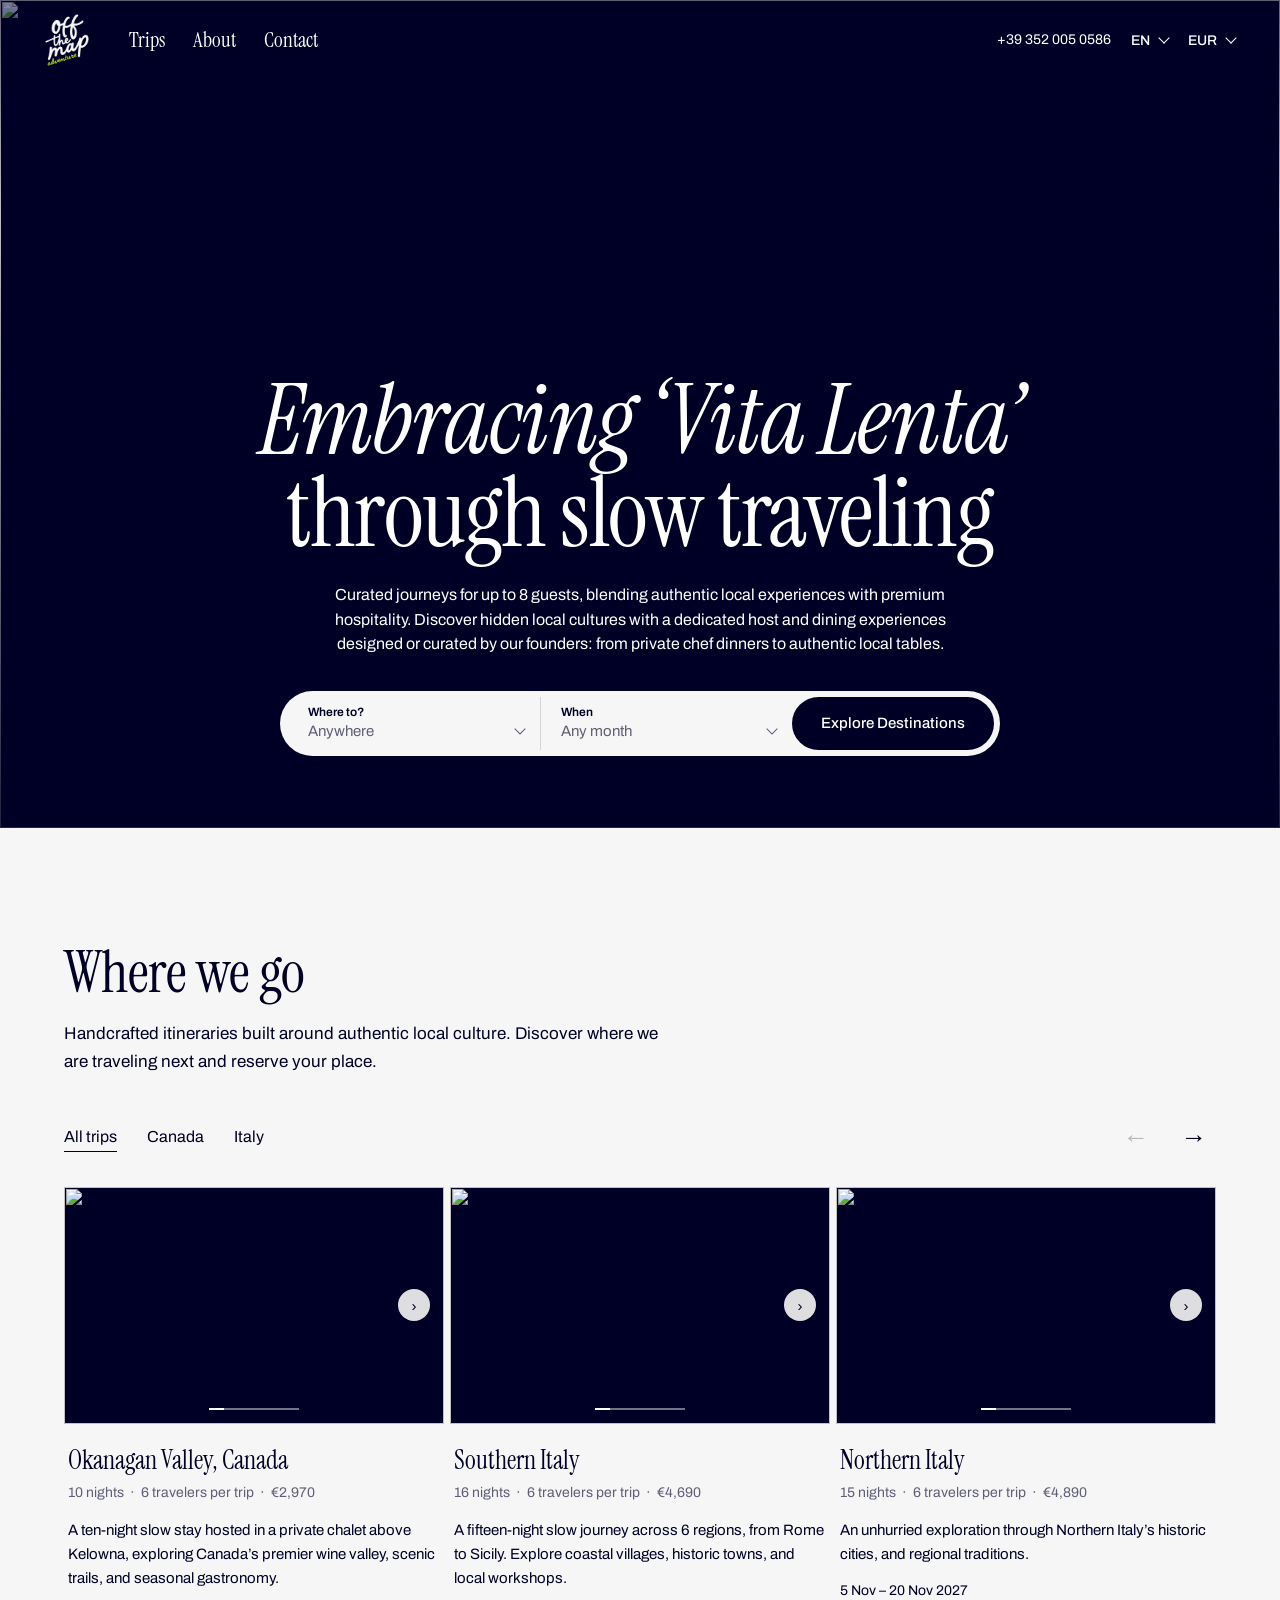
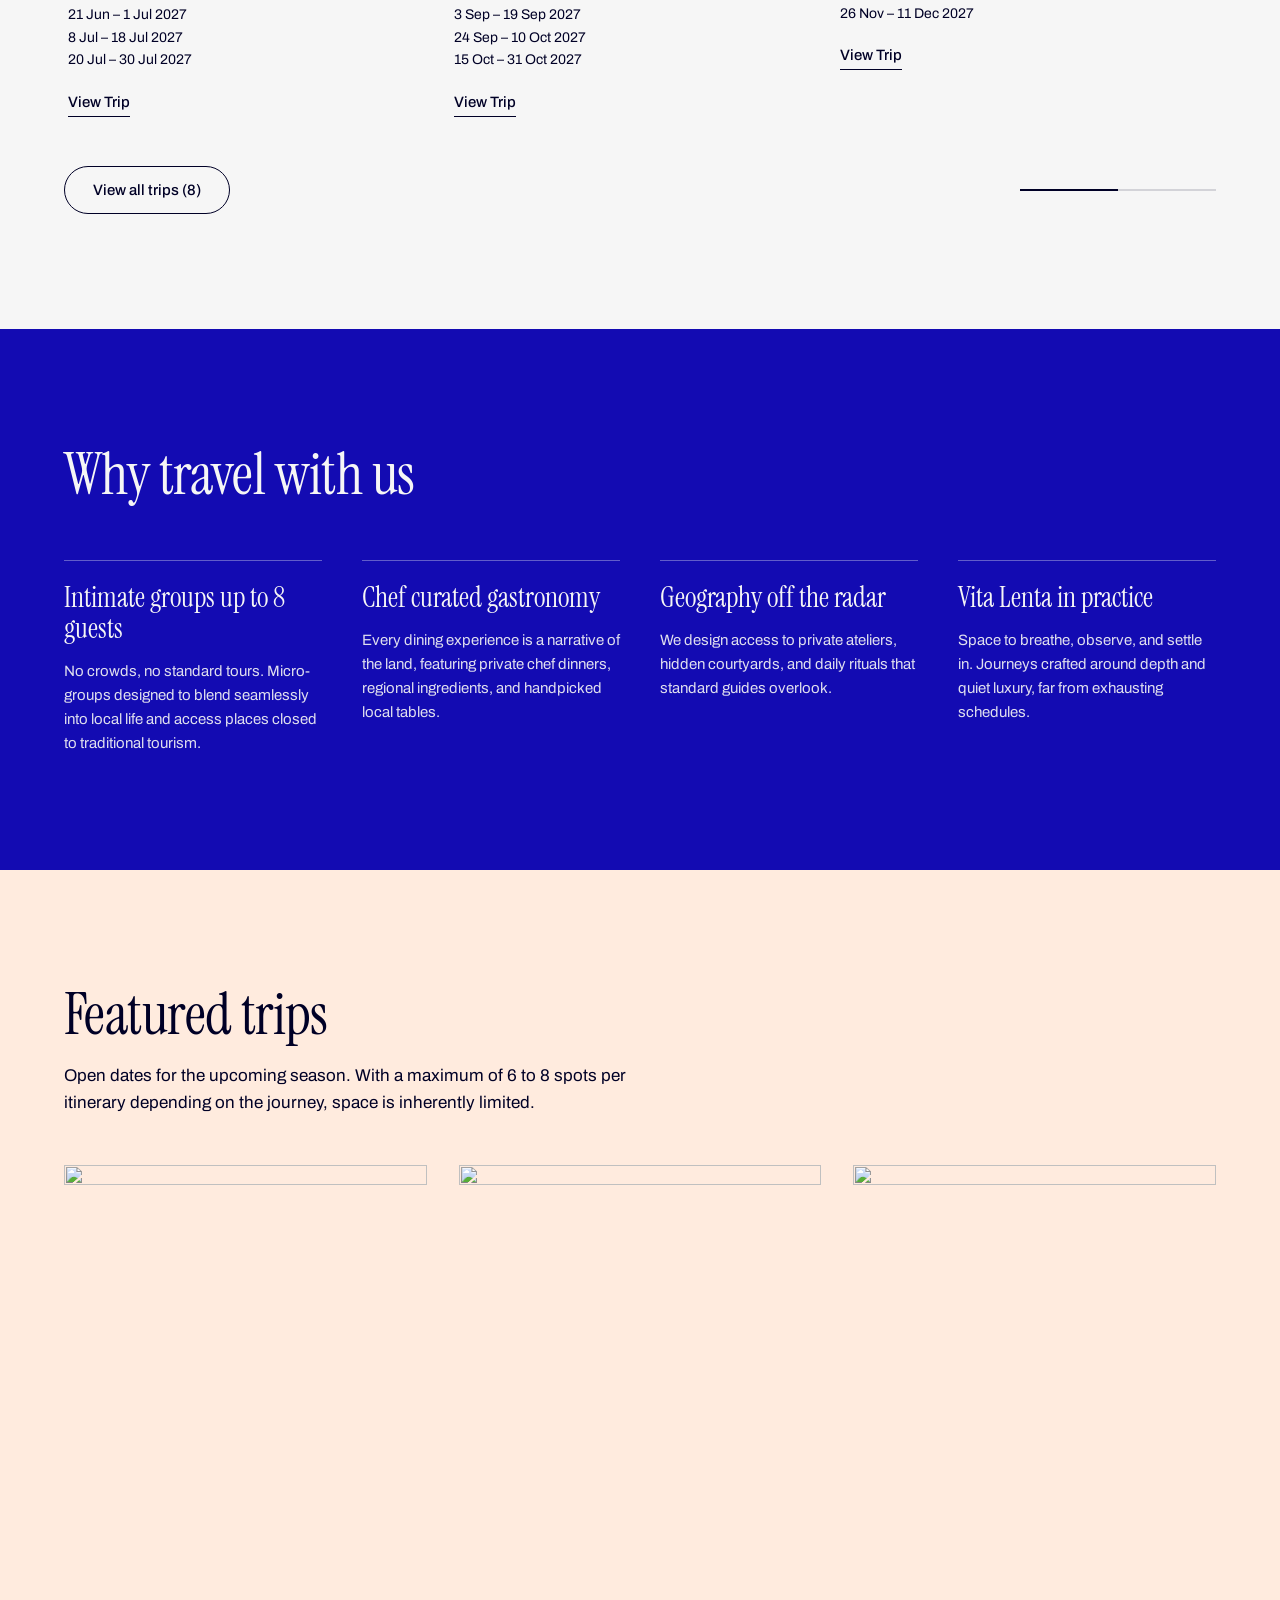
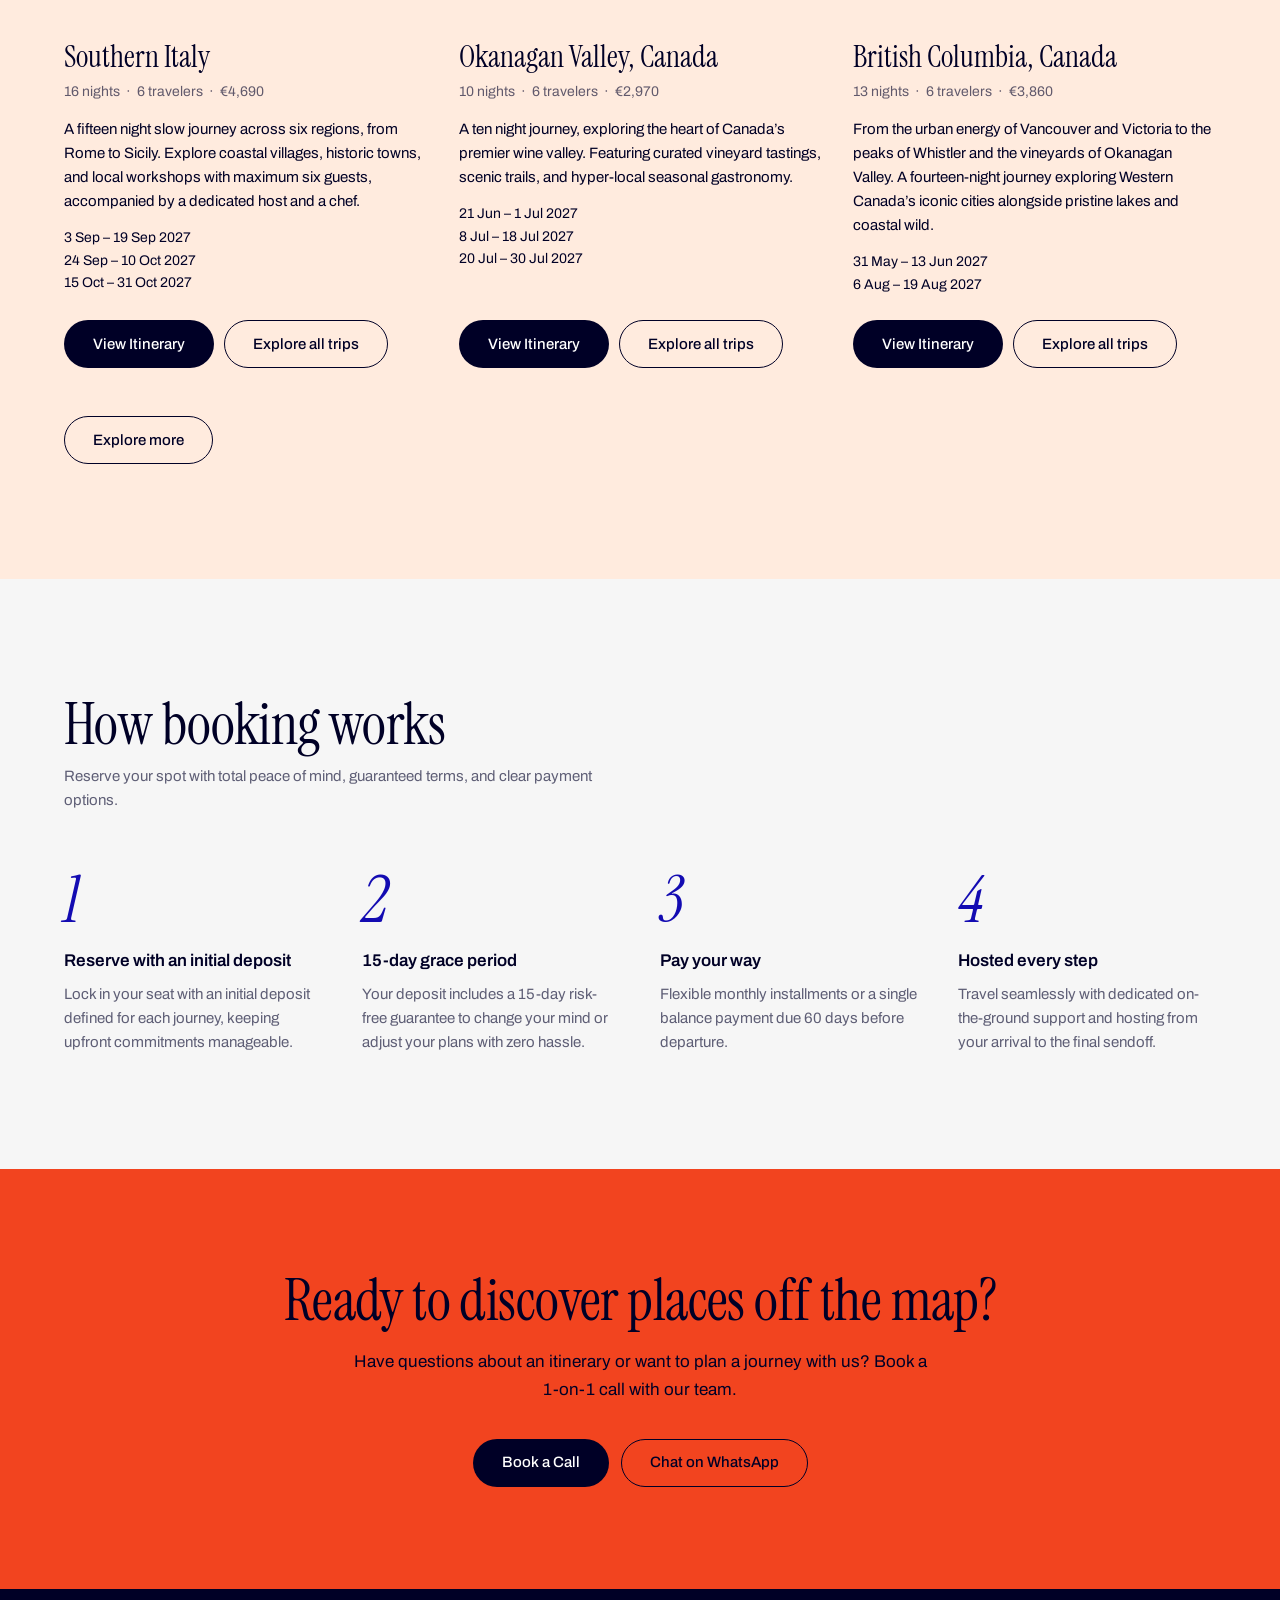
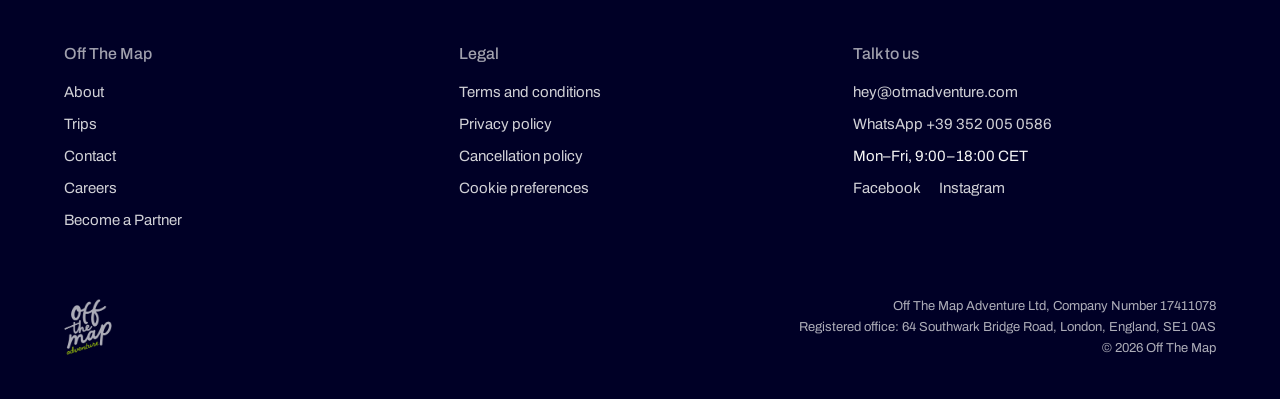
==== designs/d/index.html @ 2531ce5c "Preview 2026-11-04T11:30:21Z" ====
<!doctype html>
<html lang="en">
<head><meta name="robots" content="noindex">
<meta charset="utf-8">
<meta name="viewport" content="width=device-width, initial-scale=1">
<title>Off The Map — small-group journeys</title>
<link rel="preconnect" href="https://fonts.googleapis.com">
<link rel="preconnect" href="https://fonts.gstatic.com" crossorigin>
<link rel="stylesheet" href="https://fonts.googleapis.com/css2?family=Instrument+Serif:ital@0;1&family=Archivo:wdth,wght@62..125,400..800&display=swap">
<link rel="stylesheet" href="style.css">
</head>
<body>

<header class="top" data-top>
  <div class="top__in">
    <a class="top__logo" href="./"><img src="../logos/logo-light.png" alt="Off The Map, home" width="480" height="565"></a>
    <nav class="top__main" aria-label="Main">
      <a href="#where">Trips</a>
      <a href="#why">About</a>
      <a href="#contact">Contact</a>
    </nav>
    <nav class="top__util" aria-label="Contact and settings">
      <a href="https://wa.me/393520050586">+39 352 005 0586</a>
      <select aria-label="Language"><option>EN</option><option>ES</option><option>IT</option></select>
      <select aria-label="Show prices in"><option>EUR</option><option>MXN</option><option>USD</option><option>CAD</option><option>GBP</option></select>
    </nav>
    <button class="top__menu" type="button" aria-expanded="false" aria-controls="menu">Menu</button>
  </div>
  <nav class="menu" id="menu" aria-label="Menu" inert>
    <div class="menu__clip">
      <div class="menu__list">
        <a href="#where" style="--i:0">Trips</a>
        <a href="#why" style="--i:1">About</a>
        <a href="#contact" style="--i:2">Contact</a>
        <p class="menu__contact" style="--i:3"><a href="https://wa.me/393520050586">WhatsApp +39 352 005 0586</a></p>
      </div>
    </div>
  </nav>
</header>

<main>

  <section class="hero">
    <img class="hero__img" src="https://api.otmadventure.com/storage/trips/southern-italy/calabria-fc6f673b-1600.webp" alt="">
    <div class="hero__in">
      <h1 class="hero__title"><em>Embracing ‘Vita&nbsp;Lenta’</em><br>through slow traveling</h1>
      <p class="hero__sub">Curated journeys for up to 8 guests, blending authentic local experiences with premium hospitality. Discover hidden local cultures with a dedicated host and dining experiences designed or curated by our founders: from private chef dinners to authentic local tables.</p>
      <form class="finder" data-finder>
        <label class="finder__field">
          <span>Where to?</span>
          <select name="where" data-where><option value="">Anywhere</option></select>
        </label>
        <label class="finder__field">
          <span>When</span>
          <select name="when" data-when><option value="">Any month</option></select>
        </label>
        <button class="btn btn--solid" type="submit">Explore Destinations</button>
      </form>
    </div>
  </section>

  <section class="trips" id="where" aria-labelledby="where-title">
    <div class="wrap">
      <h2 id="where-title">Where we go</h2>
      <p class="lede">Handcrafted itineraries built around authentic local culture. Discover where we are traveling next and reserve your place.</p>
      <div class="tabs-row">
        <div class="tabs" role="tablist" data-tabs></div>
        <div class="arrows" data-arrows="trips">
          <button type="button" aria-label="Previous" data-prev>&larr;</button>
          <button type="button" aria-label="Next" data-next>&rarr;</button>
        </div>
      </div>
    </div>
    <div class="wrap wrap--rail"><div class="rail rail--cards" data-rail="trips"></div></div>
    <div class="wrap trips__foot">
      <a class="btn btn--line" href="#where">View all trips (<span data-count></span>)</a>
      <div class="progress" data-progress="trips"><span></span></div>
    </div>
  </section>

  <section class="why" id="why" aria-labelledby="why-title">
    <div class="wrap">
      <h2 id="why-title">Why travel with us</h2>
      <div class="why__grid">
        <div>
          <h3>Intimate groups up to 8 guests</h3>
          <p>No crowds, no standard tours. Micro-groups designed to blend seamlessly into local life and access places closed to traditional tourism.</p>
        </div>
        <div>
          <h3>Chef curated gastronomy</h3>
          <p>Every dining experience is a narrative of the land, featuring private chef dinners, regional ingredients, and handpicked local tables.</p>
        </div>
        <div>
          <h3>Geography off the radar</h3>
          <p>We design access to private ateliers, hidden courtyards, and daily rituals that standard guides overlook.</p>
        </div>
        <div>
          <h3>Vita Lenta in practice</h3>
          <p>Space to breathe, observe, and settle in. Journeys crafted around depth and quiet luxury, far from exhausting schedules.</p>
        </div>
      </div>
    </div>
  </section>

  <section class="featured" aria-labelledby="featured-title">
    <div class="wrap">
      <h2 id="featured-title">Featured trips</h2>
      <p class="lede">Open dates for the upcoming season. With a maximum of 6 to 8 spots per itinerary depending on the journey, space is inherently limited.</p>
      <div class="featured__grid" data-featured></div>
      <div class="featured__foot"><a class="btn btn--line" href="#where">Explore more</a></div>
    </div>
  </section>

  <section class="booking" aria-labelledby="booking-title">
    <div class="wrap">
      <h2 id="booking-title">How booking works</h2>
      <p class="lede">Reserve your spot with total peace of mind, guaranteed terms, and clear payment options.</p>
      <ol class="booking__steps">
        <li>
          <h3>Reserve with an initial deposit</h3>
          <p>Lock in your seat with an initial deposit defined for each journey, keeping upfront commitments manageable.</p>
        </li>
        <li>
          <h3>15-day grace period</h3>
          <p>Your deposit includes a 15-day risk-free guarantee to change your mind or adjust your plans with zero hassle.</p>
        </li>
        <li>
          <h3>Pay your way</h3>
          <p>Flexible monthly installments or a single balance payment due 60 days before departure.</p>
        </li>
        <li>
          <h3>Hosted every step</h3>
          <p>Travel seamlessly with dedicated on-the-ground support and hosting from your arrival to the final sendoff.</p>
        </li>
      </ol>
    </div>
  </section>

  <section class="cta" aria-labelledby="cta-title">
    <div class="wrap cta__in">
      <h2 id="cta-title">Ready to discover places off the map?</h2>
      <p>Have questions about an itinerary or want to plan a journey with us? Book a 1-on-1 call with our team.</p>
      <div class="cta__actions">
        <a class="btn btn--solid" href="https://calendly.com/work-otmadventure/1-on-1" target="_blank" rel="noopener">Book a Call</a>
        <a class="btn btn--line" href="https://wa.me/393520050586" target="_blank" rel="noopener">Chat on WhatsApp</a>
      </div>
    </div>
  </section>

</main>

<footer class="foot" id="contact">
  <div class="wrap">
    <div class="foot__cols">
      <div>
        <h3>Off The Map</h3>
        <ul>
          <li><a href="#why">About</a></li>
          <li><a href="#where">Trips</a></li>
          <li><a href="#contact">Contact</a></li>
          <li><a href="#contact">Careers</a></li>
          <li><a href="#contact">Become a Partner</a></li>
        </ul>
      </div>
      <div>
        <h3>Legal</h3>
        <ul>
          <li><a href="#">Terms and conditions</a></li>
          <li><a href="#">Privacy policy</a></li>
          <li><a href="#">Cancellation policy</a></li>
          <li><a href="#">Cookie preferences</a></li>
        </ul>
      </div>
      <div class="foot__talk">
        <h3>Talk to us</h3>
        <ul>
          <li><a href="mailto:hey@otmadventure.com">hey@otmadventure.com</a></li>
          <li><a href="https://wa.me/393520050586">WhatsApp +39 352 005 0586</a></li>
          <li>Mon–Fri, 9:00–18:00 CET</li>
          <li class="foot__social"><a href="#">Facebook</a><a href="#">Instagram</a></li>
        </ul>
      </div>
    </div>
    <div class="foot__base">
      <img src="../logos/logo-light.png" alt="Off The Map" width="480" height="565">
      <p>Off The Map Adventure Ltd, Company Number 17411078<br>Registered office: 64 Southwark Bridge Road, London, England, SE1 0AS<br>&copy; 2026 Off The Map</p>
    </div>
  </div>
</footer>

<script src="site.js"></script>
</body>
</html>
---- designs/d/style.css ----
/* Design D — Oliver's Travels structure, Off The Map colours.
   Backgrounds come only from the brand deck: navy, electric blue, off-white,
   cream, plus the orange band for the closing call to action (navy text on
   it, 5.5:1). Lime is not a surface. Buttons are quiet: an outline, a solid
   navy block, or an underlined text link.
   Display face: Instrument Serif (OFL), the free match for IvyPresto in the
   brand deck. One weight, so size and italics carry the hierarchy. */

:root {
  --navy: #000026;
  --blue: #130bb2;
  --paper: #f6f6f6;
  --cream: #ffebde;
  --orange: #f2441f;
  --white: #ffffff;
  --ink: #000026;
  --ink-soft: rgba(0, 0, 38, .62);
  --line: rgba(0, 0, 38, .14);

  --display: "Instrument Serif", Georgia, serif;
  --text: "Archivo", system-ui, sans-serif;

  --gutter: clamp(16px, 5vw, 120px);
  --max: 1200px;
  --section: clamp(64px, 9vw, 128px);
}

* { box-sizing: border-box; }
html { scroll-behavior: smooth; }
[id] { scroll-margin-top: 72px; }
@media (prefers-reduced-motion: reduce) { html { scroll-behavior: auto; } * { transition: none !important; } }
body {
  margin: 0;
  background: var(--paper);
  color: var(--ink);
  font: 400 16px/1.6 var(--text);
  -webkit-font-smoothing: antialiased;
}
img { display: block; max-width: 100%; }
a { color: inherit; }
h1, h2, h3 { margin: 0; font-weight: 400; }
h2 {
  font: 400 clamp(38px, 4.6vw, 58px)/1.02 var(--display);
  letter-spacing: -.01em;
}
.lede { margin: 18px 0 0; max-width: 36em; font-size: 17px; }
:focus-visible { outline: 2px solid var(--blue); outline-offset: 3px; }
.visually-hidden { position: absolute; width: 1px; height: 1px; overflow: hidden; clip: rect(0 0 0 0); white-space: nowrap; }

.wrap { max-width: calc(var(--max) + 2 * var(--gutter)); margin: 0 auto; padding: 0 var(--gutter); }

/* Buttons and links */
.btn {
  display: inline-flex; align-items: center; justify-content: center;
  min-height: 48px; padding: 0 28px;
  font: 500 15px/1 var(--text); text-decoration: none;
  border: 1px solid transparent; border-radius: 999px; cursor: pointer; white-space: nowrap;
  transition: background .2s, color .2s, border-color .2s;
}
.btn--solid { background: var(--navy); color: var(--white); }
.btn--solid:hover { background: var(--blue); }
.btn--line { border-color: var(--ink); color: var(--ink); background: transparent; }
.btn--line:hover { background: var(--navy); color: var(--white); }
.btn--solid-light { background: var(--paper); color: var(--navy); }
.btn--solid-light:hover { background: var(--white); }
.link {
  font: 500 15px/1.4 var(--text); text-decoration: none;
  border-bottom: 1px solid currentColor; padding-bottom: 3px;
}
.link:hover { border-bottom-width: 2px; }
.link--light { color: var(--white); }

/* Header: transparent over the hero, navy once scrolled */
.top { position: fixed; inset: 0 0 auto; z-index: 20; color: var(--white); transition: background .25s; }
.top.is-solid { background: var(--navy); }
.top__in {
  display: flex; align-items: center; gap: 40px;
  max-width: 1440px; margin: 0 auto; padding: 14px clamp(16px, 3.5vw, 50px);
}
.top__logo img { width: auto; height: 52px; }
.top__main { display: flex; gap: 28px; }
.top__main a { font: 400 21px/1 var(--display); text-decoration: none; }
.top__util { display: flex; align-items: center; gap: 20px; margin-left: auto; font-size: 14px; }
.top__util a { text-decoration: none; }
.top a:hover { text-decoration: underline; text-underline-offset: 5px; }
.top__util .dd__btn { font: 500 14px var(--text); padding: 4px 0; }
.top__util .dd__list { left: auto; right: -12px; min-width: 132px; top: calc(100% + 14px); }
.top__menu {
  display: none; margin-left: auto; background: none; color: inherit;
  border: 1px solid currentColor; border-radius: 999px; padding: 8px 18px; min-width: 82px;
  font: 500 14px var(--text); cursor: pointer;
  transition: background .3s, color .3s, border-color .3s;
}
.is-open .top__menu { background: var(--paper); color: var(--navy); border-color: var(--paper); }

/* Mobile menu: the panel grows by its own height (grid 0fr -> 1fr), then the
   links rise in one after another. Closing is quicker and has no stagger. */
.menu {
  display: grid; grid-template-rows: 0fr; background: var(--navy);
  transition: grid-template-rows .3s cubic-bezier(.4, 0, .2, 1);
}
.is-open .menu { grid-template-rows: 1fr; transition-duration: .5s; transition-timing-function: cubic-bezier(.2, .8, .2, 1); }
.top::before {
  content: ""; position: fixed; inset: 0; z-index: -1;
  background: rgba(0, 0, 38, .5); opacity: 0; pointer-events: none;
  transition: opacity .3s;
}
.top.is-open::before { opacity: 1; pointer-events: auto; transition-duration: .45s; }
.menu__clip { min-height: 0; overflow: hidden; }
.menu__list { display: grid; padding: 8px clamp(16px, 3.5vw, 50px) 32px; }
.menu__list > * {
  opacity: 0; translate: 0 14px;
  transition: opacity .2s, translate .2s;
}
.is-open .menu__list > * {
  opacity: 1; translate: 0 0;
  transition: opacity .45s, translate .5s cubic-bezier(.2, .8, .2, 1);
  transition-delay: calc(.12s + var(--i) * .05s);
}
.menu__list > a { font: 400 32px/1.6 var(--display); text-decoration: none; }
.menu__contact { margin: 20px 0 0; padding-top: 20px; border-top: 1px solid rgba(246, 246, 246, .16); font-size: 15px; }
.menu__contact a { text-decoration: none; opacity: .8; }

@media (max-width: 960px) {
  .top__main, .top__util { display: none; }
  .top__menu { display: block; }
  .top__logo img { height: 44px; }
}

/* Dropdown: a button and a listbox standing in for a native <select> */
.dd { position: relative; }
.dd__btn {
  display: flex; align-items: center; justify-content: space-between; gap: 10px;
  background: none; border: 0; padding: 0; color: inherit; cursor: pointer; text-align: left;
}
.dd__btn::after {
  content: ""; flex: none; width: 7px; height: 7px; margin-top: -4px;
  border-right: 1.5px solid currentColor; border-bottom: 1.5px solid currentColor;
  rotate: 45deg; transition: rotate .2s, margin .2s;
}
.dd__btn[aria-expanded="true"]::after { rotate: 225deg; margin-top: 4px; }
.dd__list {
  position: absolute; z-index: 30; top: calc(100% + 18px); left: -16px; min-width: calc(100% + 32px);
  margin: 0; padding: 8px; list-style: none; max-height: 320px; overflow-y: auto;
  scrollbar-width: thin; scrollbar-color: var(--line) transparent;
  background: var(--white); color: var(--ink); border-radius: 20px;
  box-shadow: 0 18px 48px rgba(0, 0, 38, .18), 0 0 0 1px var(--line);
  font: 400 15px/1.3 var(--text);
}
.dd__list[hidden] { display: none; }
.dd__list.is-up { top: auto; bottom: calc(100% + 18px); }
.finder__field .dd__list.is-up { bottom: calc(100% + 44px); }
.dd__list li { padding: 11px 14px; border-radius: 12px; cursor: pointer; white-space: nowrap; }
.dd__list li.is-active { background: var(--cream); }
.dd__list li[aria-selected="true"] { font-weight: 600; }

/* Hero */
.hero { position: relative; min-height: min(92vh, 860px); display: flex; align-items: flex-end; color: var(--white); background: var(--navy); }
/* Phones: the hero fills the screen, so no strip of the next section shows before a scroll. svh = height with the browser bar visible. */
@media (max-width: 760px) { .hero { min-height: 100svh; } }
.hero__img { position: absolute; inset: 0; width: 100%; height: 100%; object-fit: cover; }
.hero::after {
  content: ""; position: absolute; inset: 0;
  background:
    linear-gradient(180deg, rgba(0, 0, 38, .5) 0%, rgba(0, 0, 38, 0) 26%, rgba(0, 0, 38, .25) 48%, rgba(0, 0, 38, .82) 100%);
}
.hero__in { position: relative; z-index: 1; width: 100%; max-width: 1440px; margin: 0 auto; padding: 0 clamp(16px, 3.5vw, 50px) clamp(40px, 8vh, 88px); }
.hero__in { display: flex; flex-direction: column; align-items: center; text-align: center; }
.hero__title { font: 400 clamp(46px, 7.6vw, 112px)/.96 var(--display); letter-spacing: -.015em; text-wrap: balance; }
.hero__title em { font-style: italic; }
.hero__sub { margin: 22px 0 34px; font-size: clamp(15px, 1.25vw, 18px); line-height: 1.55; max-width: 40em; text-wrap: pretty; }
.finder { width: 100%; text-align: left; }

.finder {
  display: flex; align-items: stretch; max-width: 720px;
  background: var(--paper); color: var(--ink); border-radius: 999px; padding: 6px 6px 6px 28px;
}
.finder__field { display: grid; flex: 1; padding: 8px 16px 8px 0; min-width: 0; }
.finder__field + .finder__field { border-left: 1px solid var(--line); padding-left: 20px; }
.finder__field span { font: 600 12px/1.2 var(--text); }
.finder__field .dd__btn { width: 100%; color: var(--ink-soft); font: 400 15px/1.5 var(--text); }
.finder__field .dd__btn[aria-expanded="true"] { color: var(--ink); }
@media (max-width: 640px) {
  .finder { flex-direction: column; border-radius: 20px; padding: 14px 18px 18px; gap: 6px; }
  .finder__field + .finder__field { border-left: 0; border-top: 1px solid var(--line); padding-left: 0; padding-top: 12px; }
  .finder .btn { margin-top: 8px; }
}

/* Section heads, arrows, progress */
.head { display: flex; align-items: flex-end; justify-content: space-between; gap: 24px; margin-bottom: 36px; }
.arrows { display: flex; gap: 14px; }
.arrows button {
  width: 44px; height: 44px; border: 0; background: none; cursor: pointer;
  font-size: 26px; line-height: 1; color: var(--ink);
}
.arrows button:disabled { opacity: .25; cursor: default; }
.progress { height: 2px; background: var(--line); width: 196px; min-width: 60px; flex-shrink: 1; margin-left: auto; }
.progress span { display: block; height: 100%; width: 30%; background: var(--ink); transition: transform .3s, width .3s; }

.rail { display: flex; gap: 6px; overflow-x: auto; scroll-snap-type: x mandatory; scrollbar-width: none; }
.rail::-webkit-scrollbar { display: none; }

/* Trip cards */
.trips { padding: var(--section) 0; background: var(--paper); }
.tabs-row { display: flex; align-items: center; justify-content: space-between; gap: 24px; margin: 40px 0 28px; }
.tabs { display: flex; gap: 30px; overflow-x: auto; scrollbar-width: none; }
.tabs button {
  background: none; border: 0; padding: 6px 0; cursor: pointer; white-space: nowrap;
  font: 400 16px var(--text); color: var(--ink); border-bottom: 1px solid transparent;
}
.tabs button[aria-selected="true"] { border-bottom-color: var(--ink); }
.rail--cards { gap: 6px; }
.card { flex: 0 0 calc((100% - 12px) / 3); scroll-snap-align: start; min-width: 0; }
@media (max-width: 960px) { .card { flex-basis: calc((100% - 6px) / 2); } }
@media (max-width: 620px) { .card { flex-basis: 86%; } .tabs-row .arrows { display: none; } }
.card__gal { position: relative; aspect-ratio: 8 / 5; overflow: hidden; background: var(--navy); }
.card__slides { display: flex; height: 100%; overflow-x: auto; scroll-snap-type: x mandatory; scrollbar-width: none; }
.card__slides::-webkit-scrollbar { display: none; }
.card__slides img { flex: 0 0 100%; width: 100%; height: 100%; object-fit: cover; scroll-snap-align: start; }
.card__next {
  position: absolute; top: 50%; right: 14px; translate: 0 -50%;
  width: 32px; height: 32px; border-radius: 50%; border: 0; cursor: pointer;
  background: rgba(246, 246, 246, .9); color: var(--ink); font-size: 15px;
}
.card__dots { position: absolute; left: 50%; bottom: 14px; translate: -50% 0; display: flex; gap: 0; width: 90px; height: 2px; background: rgba(255, 255, 255, .45); }
.card__dots span { height: 100%; background: var(--white); transition: transform .3s; }
.card__empty { display: grid; place-items: center; height: 100%; color: var(--paper); font: 400 26px var(--display); }
.card__body { padding: 22px 4px 0; }
.card__title-row { display: flex; justify-content: space-between; gap: 12px; }
.card h3 { font: 400 26px/1.15 var(--display); }
.card h3 a { text-decoration: none; }
.card h3 a:hover { text-decoration: underline; text-underline-offset: 4px; }
.card__meta { margin: 6px 0 0; font-size: 14px; color: var(--ink-soft); }
.card__desc { margin: 14px 0 0; font-size: 15px; max-width: 34em; }
.card__body .link { display: inline-block; margin-top: 20px; }
.card__dates { margin: 14px 0 0; font-size: 14px; }
.trips__foot { display: flex; align-items: center; gap: 24px; margin-top: 48px; }

/* Why travel with us, on electric blue */
.why { background: var(--blue); color: var(--paper); padding: var(--section) 0; }
.why__grid { display: grid; grid-template-columns: repeat(4, 1fr); gap: 40px; margin-top: 56px; }
.why__grid > div { border-top: 1px solid rgba(246, 246, 246, .35); padding-top: 22px; }
.why h3 { font: 400 clamp(26px, 2.2vw, 30px)/1.1 var(--display); }
.why p { margin: 14px 0 0; font-size: 15px; opacity: .9; }
@media (max-width: 960px) { .why__grid { grid-template-columns: 1fr 1fr; } }
@media (max-width: 560px) { .why__grid { grid-template-columns: 1fr; gap: 32px; margin-top: 40px; } }

/* Featured trips, on cream */
.featured { background: var(--cream); padding: var(--section) 0; }
.featured__grid { display: grid; grid-template-columns: repeat(3, 1fr); gap: 32px; margin-top: 48px; }
.feat { display: flex; flex-direction: column; }
.feat img { width: 100%; aspect-ratio: 4 / 5; object-fit: cover; margin-bottom: 22px; }
.feat h3 { font: 400 30px/1.1 var(--display); }
.feat__meta { margin: 8px 0 0; font-size: 14px; color: var(--ink-soft); }
.feat p:not([class]) { margin: 14px 0 0; font-size: 15px; }
.feat__dates { margin: 14px 0 24px; font-size: 14px; }
.feat__actions { display: flex; flex-wrap: wrap; gap: 10px; margin-top: auto; }
.featured__foot { margin-top: 48px; }
@media (max-width: 900px) { .featured__grid { grid-template-columns: 1fr; gap: 48px; } .feat img { aspect-ratio: 4 / 3; } }

/* How booking works: a real sequence, so the steps are numbered */
.booking { background: var(--paper); padding: var(--section) 0; }
.booking__steps { list-style: none; counter-reset: step; display: grid; grid-template-columns: repeat(4, 1fr); gap: 40px; margin: 56px 0 0; padding: 0; }
.booking__steps li { counter-increment: step; }
.booking__steps li::before { content: counter(step); display: block; font: italic 400 64px/1 var(--display); color: var(--blue); margin-bottom: 18px; }
.booking h3 { font: 600 17px/1.3 var(--text); }
.booking p { margin: 10px 0 0; font-size: 15px; color: var(--ink-soft); }
@media (max-width: 960px) { .booking__steps { grid-template-columns: 1fr 1fr; } }
@media (max-width: 560px) { .booking__steps { grid-template-columns: 1fr; gap: 32px; } }

/* Closing call to action, on the orange: navy text only (5.5:1) */
.cta { background: var(--orange); color: var(--navy); padding: clamp(64px, 8vw, 112px) 0; }
.cta__in { text-align: center; }
.cta h2 { max-width: 14em; margin: 0 auto; }
.cta p { margin: 18px auto 0; max-width: 34em; font-size: 17px; }
.cta__actions { display: flex; flex-wrap: wrap; justify-content: center; gap: 12px; margin-top: 36px; }
.cta .btn--line { border-color: var(--navy); }

.foot { background: var(--navy); color: var(--paper); padding: 56px 0 40px; }
.foot__cols { display: grid; grid-template-columns: repeat(3, 1fr); gap: 32px; }
@media (max-width: 760px) { .foot__cols { grid-template-columns: 1fr 1fr; } .foot__talk { grid-column: 1 / -1; } }
.foot h3 { font: 500 16px var(--text); margin-bottom: 18px; opacity: .65; }
.foot ul { list-style: none; margin: 0; padding: 0; display: grid; gap: 8px; font-size: 15px; }
.foot ul a { text-decoration: none; opacity: .85; }
.foot ul a:hover { opacity: 1; text-decoration: underline; }
.foot__social { display: flex; gap: 18px; }
.foot__base { display: flex; align-items: center; justify-content: space-between; gap: 24px; margin-top: 64px; font-size: 13px; line-height: 1.6; opacity: .7; }
.foot__base p { margin: 0; text-align: right; }
@media (max-width: 560px) { .foot__base { flex-direction: column; align-items: flex-start; } .foot__base p { text-align: left; } }
.foot__base img { width: auto; height: 56px; }
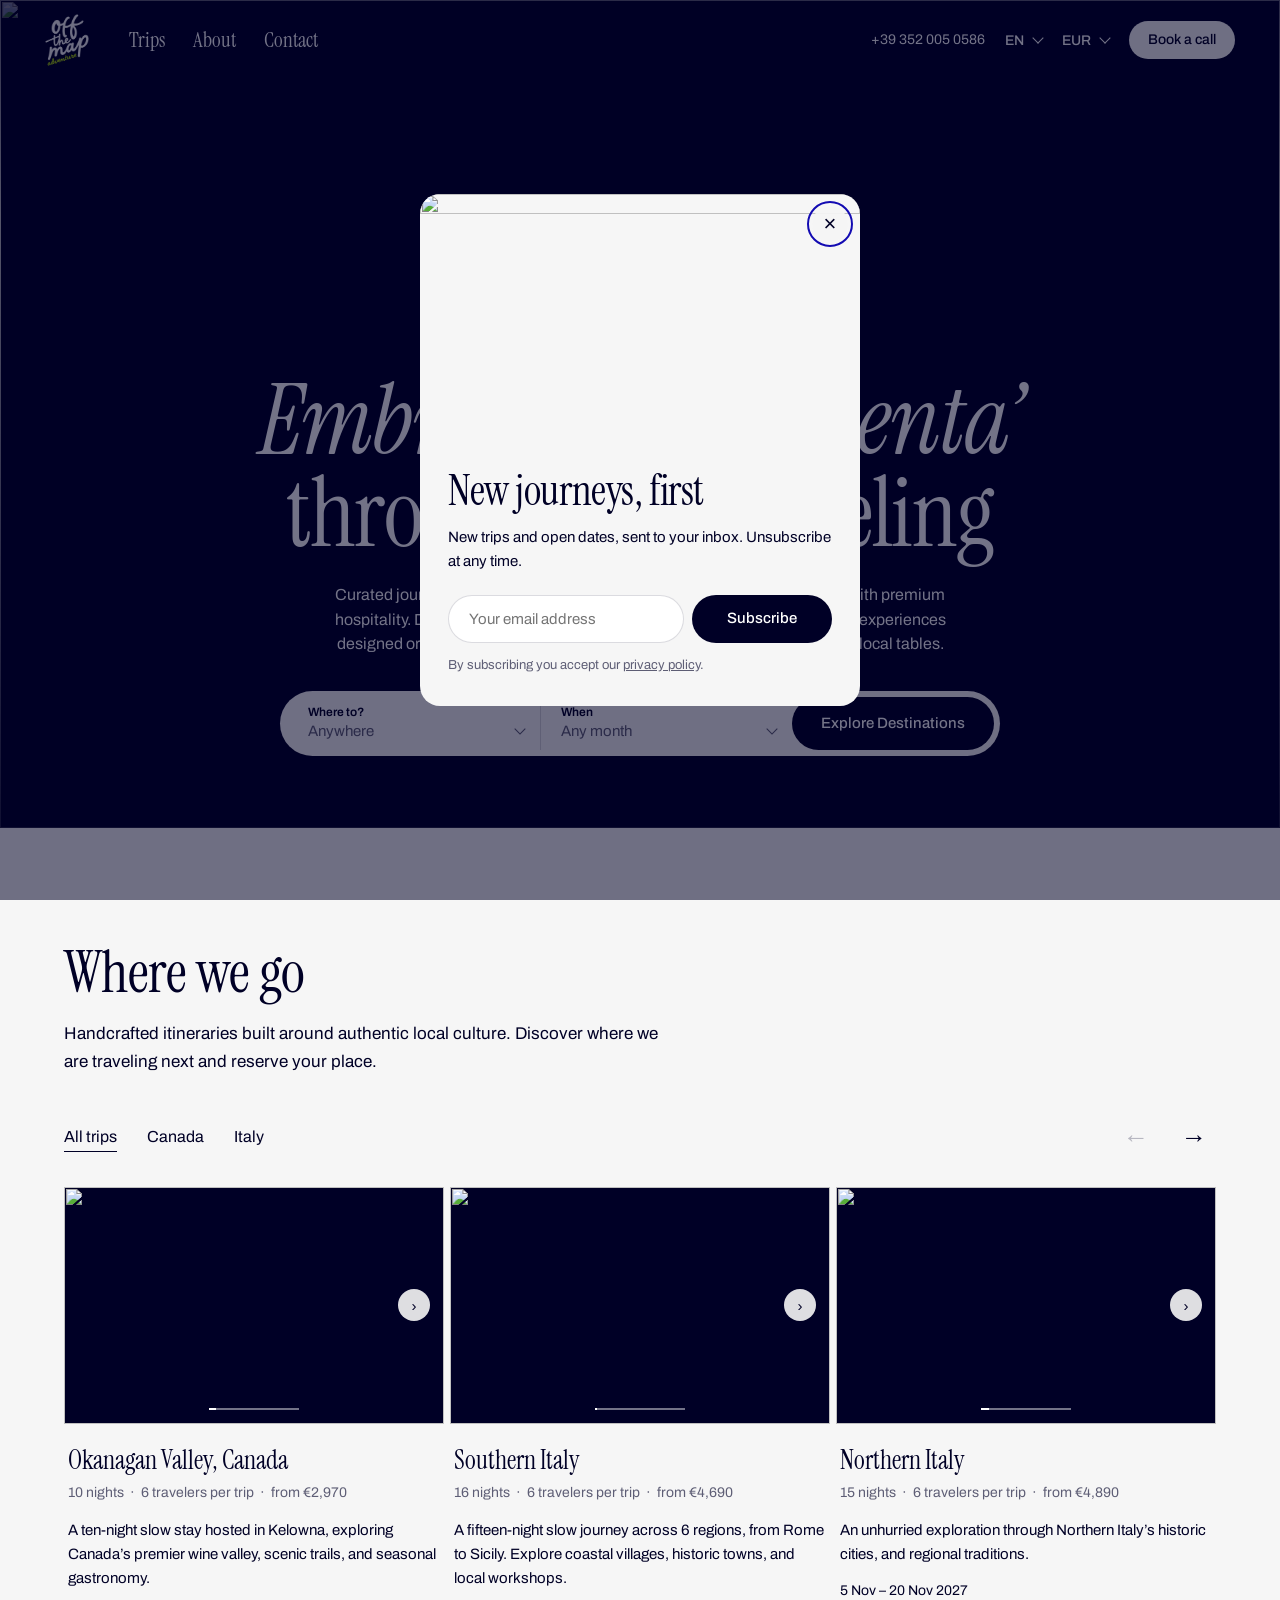
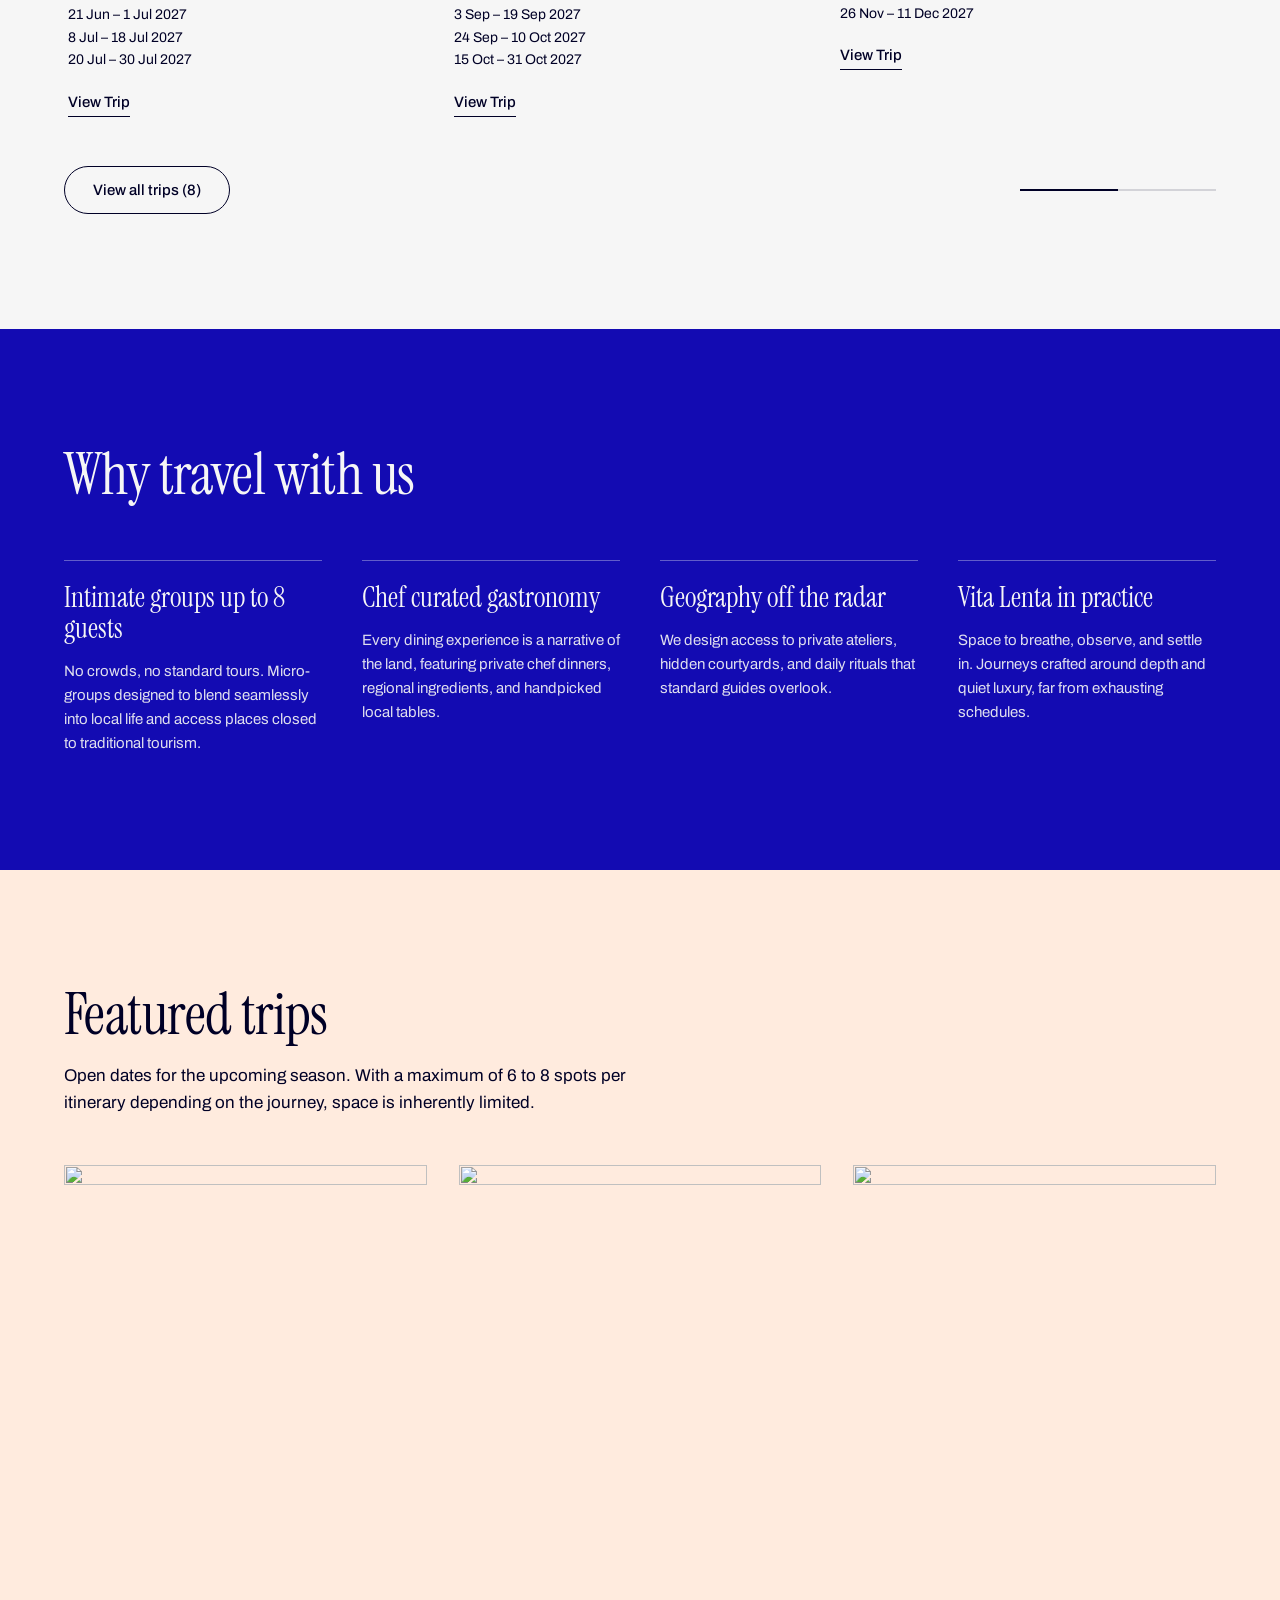
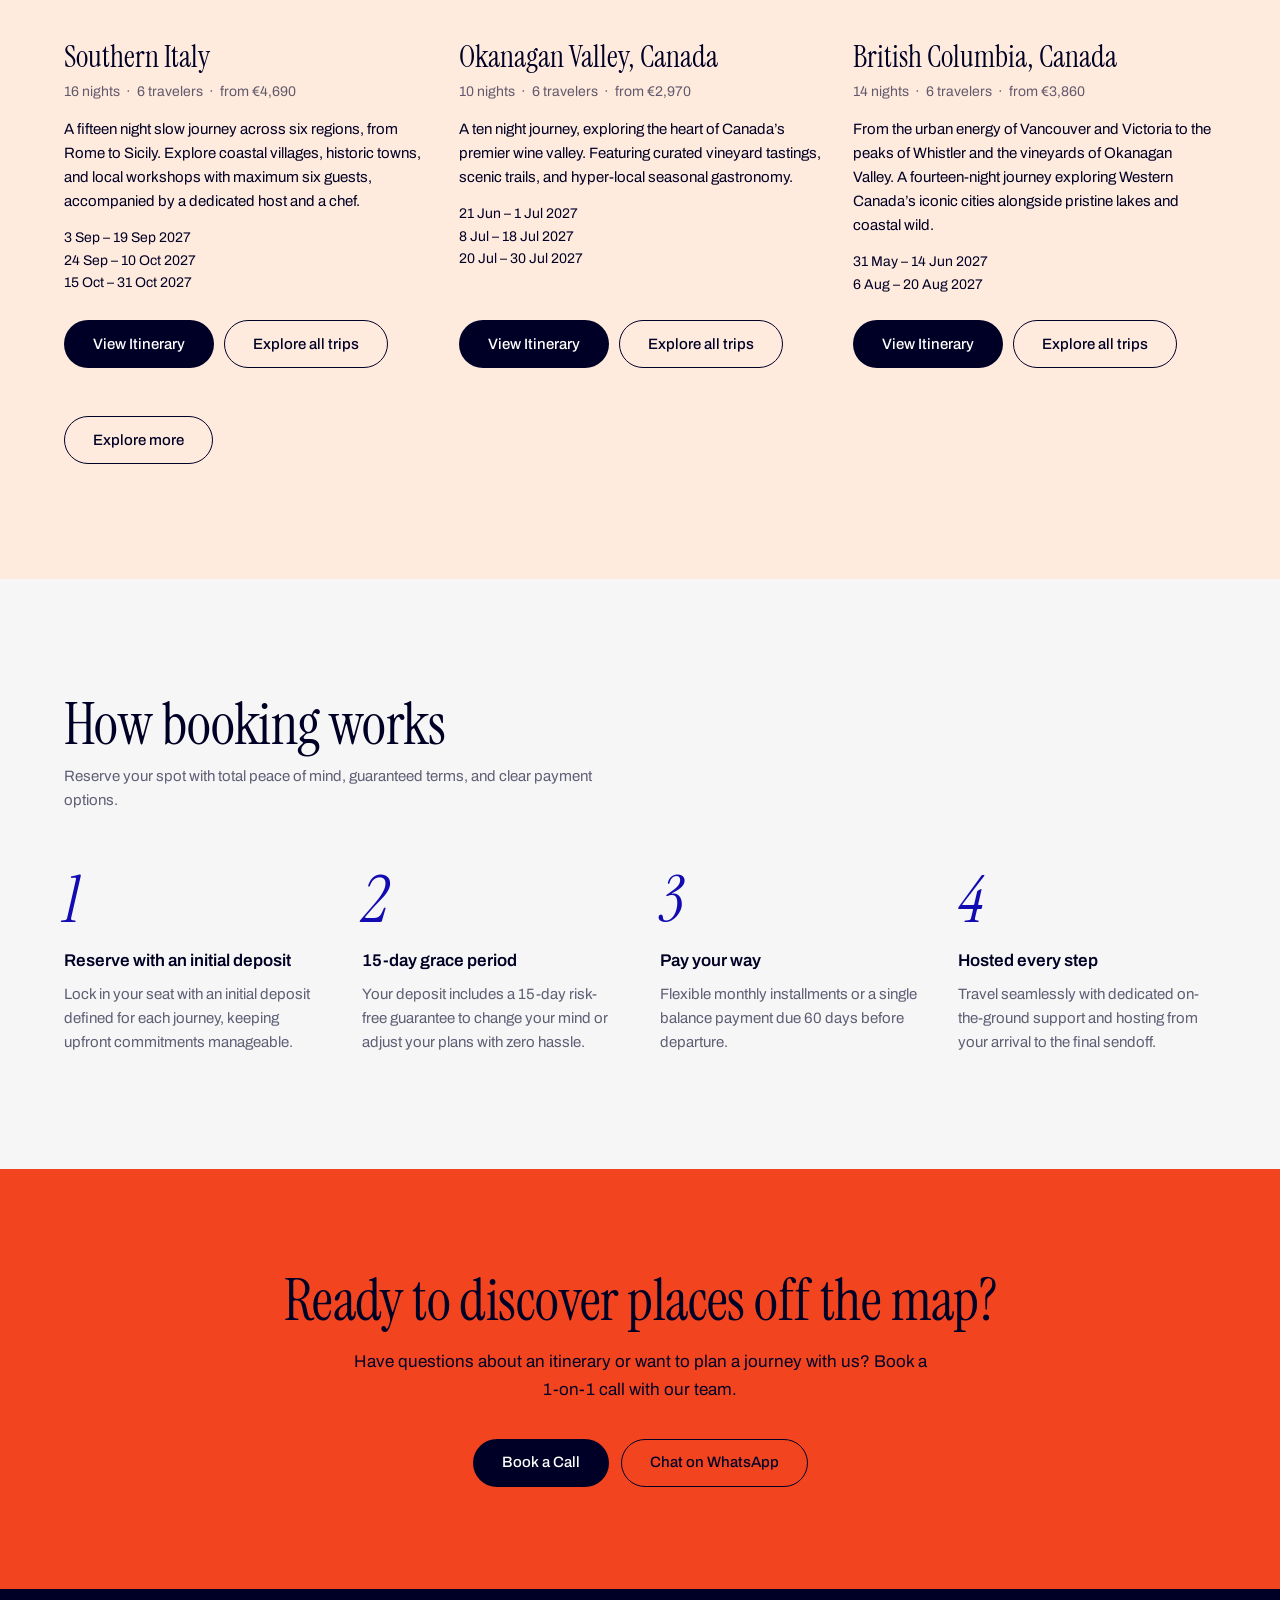
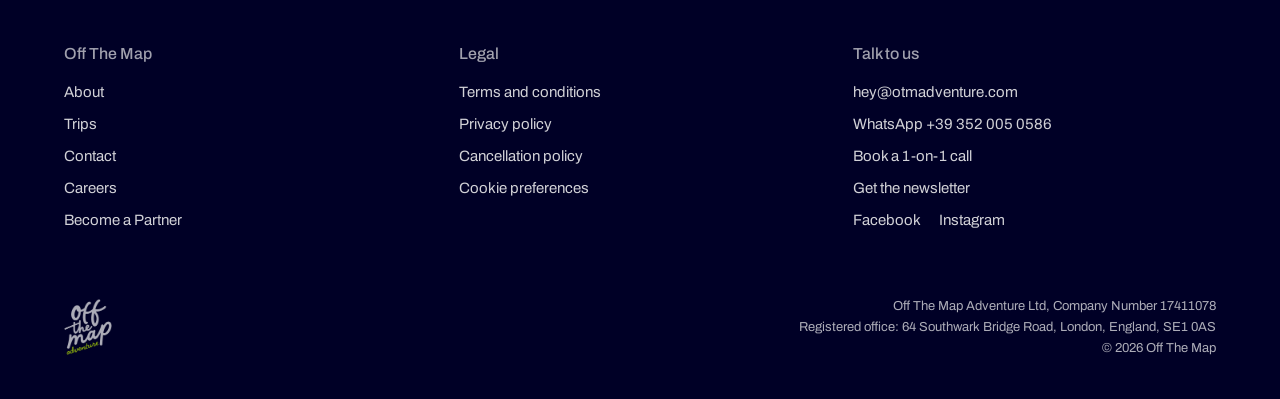
==== commit 71b6ca48: "Preview 2026-11-11T10:19:23Z" ====
--- a/designs/d/index.html
+++ b/designs/d/index.html
@@ -3,40 +3,16 @@
 <head><meta name="robots" content="noindex">
 <meta charset="utf-8">
 <meta name="viewport" content="width=device-width, initial-scale=1">
+<meta name="color-scheme" content="only light">
 <title>Off The Map — small-group journeys</title>
 <link rel="preconnect" href="https://fonts.googleapis.com">
 <link rel="preconnect" href="https://fonts.gstatic.com" crossorigin>
 <link rel="stylesheet" href="https://fonts.googleapis.com/css2?family=Instrument+Serif:ital@0;1&family=Archivo:wdth,wght@62..125,400..800&display=swap">
 <link rel="stylesheet" href="style.css">
 </head>
-<body>
+<body data-page="home">
 
-<header class="top" data-top>
-  <div class="top__in">
-    <a class="top__logo" href="./"><img src="../logos/logo-light.png" alt="Off The Map, home" width="480" height="565"></a>
-    <nav class="top__main" aria-label="Main">
-      <a href="#where">Trips</a>
-      <a href="#why">About</a>
-      <a href="#contact">Contact</a>
-    </nav>
-    <nav class="top__util" aria-label="Contact and settings">
-      <a href="https://wa.me/393520050586">+39 352 005 0586</a>
-      <select aria-label="Language"><option>EN</option><option>ES</option><option>IT</option></select>
-      <select aria-label="Show prices in"><option>EUR</option><option>MXN</option><option>USD</option><option>CAD</option><option>GBP</option></select>
-    </nav>
-    <button class="top__menu" type="button" aria-expanded="false" aria-controls="menu">Menu</button>
-  </div>
-  <nav class="menu" id="menu" aria-label="Menu" inert>
-    <div class="menu__clip">
-      <div class="menu__list">
-        <a href="#where" style="--i:0">Trips</a>
-        <a href="#why" style="--i:1">About</a>
-        <a href="#contact" style="--i:2">Contact</a>
-        <p class="menu__contact" style="--i:3"><a href="https://wa.me/393520050586">WhatsApp +39 352 005 0586</a></p>
-      </div>
-    </div>
-  </nav>
-</header>
+<header class="top" data-top></header>
 
 <main>
 
@@ -73,7 +49,7 @@
     </div>
     <div class="wrap wrap--rail"><div class="rail rail--cards" data-rail="trips"></div></div>
     <div class="wrap trips__foot">
-      <a class="btn btn--line" href="#where">View all trips (<span data-count></span>)</a>
+      <a class="btn btn--line" href="trips.html">View all trips (<span data-count></span>)</a>
       <div class="progress" data-progress="trips"><span></span></div>
     </div>
   </section>
@@ -107,7 +83,7 @@
       <h2 id="featured-title">Featured trips</h2>
       <p class="lede">Open dates for the upcoming season. With a maximum of 6 to 8 spots per itinerary depending on the journey, space is inherently limited.</p>
       <div class="featured__grid" data-featured></div>
-      <div class="featured__foot"><a class="btn btn--line" href="#where">Explore more</a></div>
+      <div class="featured__foot"><a class="btn btn--line" href="trips.html">Explore more</a></div>
     </div>
   </section>
 
@@ -136,57 +112,11 @@
     </div>
   </section>
 
-  <section class="cta" aria-labelledby="cta-title">
-    <div class="wrap cta__in">
-      <h2 id="cta-title">Ready to discover places off the map?</h2>
-      <p>Have questions about an itinerary or want to plan a journey with us? Book a 1-on-1 call with our team.</p>
-      <div class="cta__actions">
-        <a class="btn btn--solid" href="https://calendly.com/work-otmadventure/1-on-1" target="_blank" rel="noopener">Book a Call</a>
-        <a class="btn btn--line" href="https://wa.me/393520050586" target="_blank" rel="noopener">Chat on WhatsApp</a>
-      </div>
-    </div>
-  </section>
+  <section data-cta></section>
 
 </main>
 
-<footer class="foot" id="contact">
-  <div class="wrap">
-    <div class="foot__cols">
-      <div>
-        <h3>Off The Map</h3>
-        <ul>
-          <li><a href="#why">About</a></li>
-          <li><a href="#where">Trips</a></li>
-          <li><a href="#contact">Contact</a></li>
-          <li><a href="#contact">Careers</a></li>
-          <li><a href="#contact">Become a Partner</a></li>
-        </ul>
-      </div>
-      <div>
-        <h3>Legal</h3>
-        <ul>
-          <li><a href="#">Terms and conditions</a></li>
-          <li><a href="#">Privacy policy</a></li>
-          <li><a href="#">Cancellation policy</a></li>
-          <li><a href="#">Cookie preferences</a></li>
-        </ul>
-      </div>
-      <div class="foot__talk">
-        <h3>Talk to us</h3>
-        <ul>
-          <li><a href="mailto:hey@otmadventure.com">hey@otmadventure.com</a></li>
-          <li><a href="https://wa.me/393520050586">WhatsApp +39 352 005 0586</a></li>
-          <li>Mon–Fri, 9:00–18:00 CET</li>
-          <li class="foot__social"><a href="#">Facebook</a><a href="#">Instagram</a></li>
-        </ul>
-      </div>
-    </div>
-    <div class="foot__base">
-      <img src="../logos/logo-light.png" alt="Off The Map" width="480" height="565">
-      <p>Off The Map Adventure Ltd, Company Number 17411078<br>Registered office: 64 Southwark Bridge Road, London, England, SE1 0AS<br>&copy; 2026 Off The Map</p>
-    </div>
-  </div>
-</footer>
+<footer class="foot" id="contact" data-foot></footer>
 
 <script src="site.js"></script>
 </body>
--- a/designs/d/style.css
+++ b/designs/d/style.css
@@ -7,6 +7,9 @@
    brand deck. One weight, so size and italics carry the hierarchy. */
 
 :root {
+  /* Phones with an automatic dark mode (Samsung Internet, Chrome's force-dark)
+     repainted the page in their own colours. This page is light only. */
+  color-scheme: only light;
   --navy: #000026;
   --blue: #130bb2;
   --paper: #f6f6f6;
@@ -121,11 +124,32 @@
 .menu__contact { margin: 20px 0 0; padding-top: 20px; border-top: 1px solid rgba(246, 246, 246, .16); font-size: 15px; }
 .menu__contact a { text-decoration: none; opacity: .8; }
 
+/* Book a call is in the bar at every width (her ask, 7 Nov: "very very
+   important"). On a phone it sits beside Menu; the menu holds language and
+   currency. */
+.btn--sm { min-height: 38px; padding: 0 18px; font-size: 14px; }
+.top .btn:hover { text-decoration: none; }
+.top__call { display: none; margin-left: auto; }
+.top [aria-current="page"] { text-decoration: underline; text-underline-offset: 5px; }
+@media (max-width: 1140px) { .top__phone { display: none; } }
 @media (max-width: 960px) {
   .top__main, .top__util { display: none; }
-  .top__menu { display: block; }
+  .top__call { display: inline-flex; }
+  .top__menu { display: block; margin-left: 10px; }
   .top__logo img { height: 44px; }
-}
+  .top__in { gap: 0; }
+}
+/* The open menu never runs past the screen: on a short phone it scrolls. */
+.is-open .menu__clip { max-height: calc(100svh - 72px); overflow-y: auto; }
+.menu__prefs { display: flex; gap: 12px; margin-top: 20px; padding-top: 20px; border-top: 1px solid rgba(246, 246, 246, .16); }
+.menu__prefs label { display: grid; gap: 8px; flex: 1; font-size: 13px; }
+.menu__prefs span { opacity: .7; }
+.menu__prefs select {
+  appearance: none; width: 100%; padding: 11px 38px 11px 18px;
+  font: 500 15px var(--text); color: var(--paper); border: 1px solid rgba(246, 246, 246, .4); border-radius: 999px;
+  background: transparent url("data:image/svg+xml,%3Csvg xmlns='http://www.w3.org/2000/svg' width='12' height='8'%3E%3Cpath d='M1 1l5 5 5-5' fill='none' stroke='%23f6f6f6' stroke-width='1.5'/%3E%3C/svg%3E") no-repeat right 16px center;
+}
+.menu__prefs option { color: var(--ink); background: var(--white); }
 
 /* Dropdown: a button and a listbox standing in for a native <select> */
 .dd { position: relative; }
@@ -164,7 +188,10 @@
   background:
     linear-gradient(180deg, rgba(0, 0, 38, .5) 0%, rgba(0, 0, 38, 0) 26%, rgba(0, 0, 38, .25) 48%, rgba(0, 0, 38, .82) 100%);
 }
-.hero__in { position: relative; z-index: 1; width: 100%; max-width: 1440px; margin: 0 auto; padding: 0 clamp(16px, 3.5vw, 50px) clamp(40px, 8vh, 88px); }
+/* The top padding keeps the title below the fixed header. On a short phone
+   screen (her Samsung, 7 Nov) the hero is taller than the screen, and the
+   title used to start at the very top, under the logo and Menu. */
+.hero__in { position: relative; z-index: 1; width: 100%; max-width: 1440px; margin: 0 auto; padding: 104px clamp(16px, 3.5vw, 50px) clamp(40px, 8vh, 88px); }
 .hero__in { display: flex; flex-direction: column; align-items: center; text-align: center; }
 .hero__title { font: 400 clamp(46px, 7.6vw, 112px)/.96 var(--display); letter-spacing: -.015em; text-wrap: balance; }
 .hero__title em { font-style: italic; }
@@ -288,3 +315,180 @@
 .foot__base p { margin: 0; text-align: right; }
 @media (max-width: 560px) { .foot__base { flex-direction: column; align-items: flex-start; } .foot__base p { text-align: left; } }
 .foot__base img { width: auto; height: 56px; }
+
+.foot__news { background: none; border: 0; padding: 0; color: inherit; font: inherit; opacity: .85; cursor: pointer; text-align: left; }
+.foot__news:hover { opacity: 1; text-decoration: underline; }
+
+/* Newsletter popup. A photo on top, a short form below. */
+.news {
+  width: min(440px, calc(100% - 32px)); max-height: calc(100svh - 32px); padding: 0; border: 0;
+  border-radius: 20px; background: var(--paper); color: var(--ink); overflow: auto;
+}
+.news::backdrop { background: rgba(0, 0, 38, .55); }
+.news[open] { animation: news-in .4s cubic-bezier(.2, .8, .2, 1); }
+@keyframes news-in { from { opacity: 0; translate: 0 16px; } }
+.news__img { width: 100%; aspect-ratio: 16 / 9; object-fit: cover; }
+.news__close {
+  position: absolute; top: 12px; right: 12px; width: 36px; height: 36px; border: 0; border-radius: 50%;
+  background: rgba(246, 246, 246, .92); color: var(--ink); font-size: 22px; line-height: 1; cursor: pointer;
+}
+.news__body { padding: 28px 28px 30px; }
+.news h2 { font-size: clamp(34px, 8vw, 42px); }
+.news__body > p { margin: 12px 0 0; font-size: 15px; }
+.news__form { display: flex; flex-wrap: wrap; gap: 8px; margin-top: 22px; }
+.news__form input {
+  flex: 1 1 200px; min-height: 48px; padding: 0 20px; border: 1px solid var(--line); border-radius: 999px;
+  font: 400 15px var(--text); color: var(--ink); background: var(--white);
+}
+.news__form input:focus-visible { outline: 2px solid var(--blue); outline-offset: 1px; }
+.news__form .btn { flex: 1 1 auto; }
+.news__small { font-size: 13px !important; color: var(--ink-soft); }
+
+/* Inner pages open on a navy band the transparent header sits on. */
+.page-head { background: var(--navy); color: var(--paper); padding: calc(80px + clamp(40px, 6vw, 88px)) 0 clamp(48px, 6vw, 80px); }
+.page-head h1 { font: 400 clamp(48px, 7vw, 104px)/.96 var(--display); letter-spacing: -.015em; }
+.page-head .lede { opacity: .9; }
+.page-head a { color: inherit; }
+
+/* All trips: the home cards, in a grid instead of a rail */
+.trips--all { padding-top: clamp(16px, 3vw, 32px); }
+.trips__shown { margin: 0; font-size: 14px; color: var(--ink-soft); white-space: nowrap; }
+.grid-cards { display: grid; grid-template-columns: repeat(3, 1fr); gap: 64px 6px; }
+.grid-cards .card { flex: none; }
+@media (max-width: 960px) { .grid-cards { grid-template-columns: 1fr 1fr; } }
+@media (max-width: 620px) { .grid-cards { grid-template-columns: 1fr; gap: 48px; } }
+
+/* Trip page */
+.trip-hero { position: relative; min-height: min(78vh, 760px); display: flex; align-items: flex-end; color: var(--white); background: var(--navy); }
+.trip-hero::after { content: ""; position: absolute; inset: 0; background: linear-gradient(180deg, rgba(0, 0, 38, .5) 0%, rgba(0, 0, 38, 0) 28%, rgba(0, 0, 38, .2) 50%, rgba(0, 0, 38, .85) 100%); }
+.trip-hero__in { position: relative; z-index: 1; width: 100%; padding-top: 120px; padding-bottom: clamp(36px, 7vh, 72px); }
+.trip-hero__region { margin: 0 0 10px; font-size: 15px; opacity: .9; }
+.trip-hero h1 { font: 400 clamp(52px, 8vw, 120px)/.94 var(--display); letter-spacing: -.015em; }
+.trip-hero__sub { margin: 20px 0 0; max-width: 38em; font-size: clamp(15px, 1.3vw, 18px); text-wrap: pretty; }
+
+.trip-nav { position: sticky; top: 80px; z-index: 10; background: var(--paper); border-bottom: 1px solid var(--line); }
+.trip-nav .wrap { display: flex; gap: 30px; overflow-x: auto; scrollbar-width: none; }
+.trip-nav a { padding: 16px 0; font-size: 15px; text-decoration: none; white-space: nowrap; border-bottom: 1px solid transparent; }
+.trip-nav a:hover { border-bottom-color: var(--ink); }
+@media (max-width: 960px) { .trip-nav { top: 72px; } }
+.trip-body [id] { scroll-margin-top: 150px; }
+
+.trip-body { display: grid; grid-template-columns: minmax(0, 1fr) 380px; gap: clamp(40px, 6vw, 96px); align-items: start; padding-top: clamp(40px, 5vw, 72px); padding-bottom: var(--section); }
+.trip-main > * + * { margin-top: clamp(56px, 7vw, 96px); }
+.trip-main h2 { margin-bottom: 28px; }
+.facts { display: grid; grid-template-columns: repeat(4, 1fr); gap: 24px; margin: 0; padding: 0 0 32px; border-bottom: 1px solid var(--line); }
+.facts dt { font-size: 13px; color: var(--ink-soft); }
+.facts dd { margin: 6px 0 0; font: 400 22px/1.15 var(--display); }
+.trip__intro { margin: 32px 0 0; max-width: 36em; font: 400 clamp(22px, 2vw, 27px)/1.35 var(--display); }
+.notes { display: grid; grid-template-columns: repeat(3, 1fr); gap: 32px; margin-top: 40px; }
+.notes h3 { font: 600 15px/1.3 var(--text); }
+.notes p { margin: 8px 0 0; font-size: 15px; color: var(--ink-soft); }
+
+.trip-gal .rail img { flex: 0 0 auto; height: clamp(220px, 28vw, 380px); width: auto; aspect-ratio: 4 / 3; object-fit: cover; scroll-snap-align: start; }
+.trip-gal__ctrl { display: flex; align-items: center; gap: 24px; margin-top: 18px; }
+.trip-gal__ctrl .progress { margin-left: 0; }
+
+.day { border-top: 1px solid var(--line); }
+.day:last-of-type { border-bottom: 1px solid var(--line); }
+.day summary { display: flex; align-items: baseline; gap: 20px; padding: 22px 36px 22px 0; cursor: pointer; list-style: none; position: relative; }
+.day summary::-webkit-details-marker { display: none; }
+.day summary::after {
+  content: ""; position: absolute; right: 6px; top: 50%; width: 9px; height: 9px; margin-top: -7px;
+  border-right: 1.5px solid currentColor; border-bottom: 1.5px solid currentColor; rotate: 45deg; transition: rotate .2s;
+}
+.day[open] summary::after { rotate: 225deg; margin-top: -2px; }
+.day__n { flex: none; width: 4.2em; font: italic 400 22px/1 var(--display); color: var(--blue); }
+.day__t { font: 400 clamp(24px, 2.2vw, 30px)/1.15 var(--display); }
+.day__body { padding: 0 0 28px calc(4.2 * 22px + 20px); }
+.day__block + .day__block { margin-top: 18px; }
+.day h4 { margin: 0; font: 600 15px/1.4 var(--text); }
+.day__block p { margin: 6px 0 0; font-size: 15px; max-width: 38em; }
+.day__inc { margin: 18px 0 0; font-size: 14px; color: var(--ink-soft); }
+@media (max-width: 620px) {
+  .day summary { flex-direction: column; gap: 6px; }
+  .day__body { padding-left: 0; }
+}
+.trip__soon { margin: 0; padding: 28px; background: var(--cream); font-size: 16px; max-width: 36em; }
+
+.inc { display: grid; grid-template-columns: repeat(2, 1fr); gap: 32px 48px; }
+.inc h4 { margin: 0 0 10px; font: 600 15px/1.3 var(--text); }
+.inc p, .inc ul { margin: 0; font-size: 15px; }
+.inc ul { padding-left: 1.1em; display: grid; gap: 4px; }
+.inc__arrival { margin: 32px 0 0; padding-top: 24px; border-top: 1px solid var(--line); font-size: 15px; color: var(--ink-soft); max-width: 40em; }
+
+.host + .host { margin-top: 32px; }
+.host h3 { font: 400 30px/1.1 var(--display); }
+.host__role { margin: 6px 0 0; font-size: 14px; color: var(--ink-soft); }
+.host p:not([class]) { margin: 14px 0 0; max-width: 38em; font-size: 15px; }
+
+/* Booking card: sticky beside the content on a desktop */
+.book { position: sticky; top: 150px; padding: 28px; background: var(--white); border-radius: 20px; box-shadow: 0 0 0 1px var(--line); }
+.book__title { font-size: 34px; }
+.book__from { margin: 8px 0 0; font-size: 15px; }
+.book__from strong { font: 400 26px var(--display); }
+.book__deps { list-style: none; margin: 22px 0 0; padding: 0; display: grid; gap: 8px; }
+.book__deps label {
+  display: grid; grid-template-columns: auto 1fr auto; column-gap: 12px; align-items: baseline;
+  padding: 14px 16px; border: 1px solid var(--line); border-radius: 14px; cursor: pointer;
+}
+.book__deps label:has(:checked) { border-color: var(--ink); background: var(--cream); }
+.book__deps input { grid-row: span 2; accent-color: var(--navy); margin: 0; translate: 0 2px; }
+.book__date { font-size: 15px; font-weight: 500; }
+.book__meta { grid-column: 2; font-size: 13px; color: var(--ink-soft); }
+.book__price { grid-column: 3; grid-row: 1; font-size: 14px; }
+.book__none { margin: 18px 0 0; font-size: 15px; }
+.book__go { width: 100%; margin-top: 18px; }
+.book__terms { margin: 12px 0 0; font-size: 13px; color: var(--ink-soft); }
+.book__call { display: flex; align-items: center; justify-content: space-between; gap: 12px; margin-top: 22px; padding-top: 20px; border-top: 1px solid var(--line); }
+.book__call p { margin: 0; font-size: 14px; }
+.book__call .btn { min-height: 40px; padding: 0 20px; font-size: 14px; }
+
+.book-bar { display: none; }
+@media (max-width: 960px) {
+  .trip-body { grid-template-columns: 1fr; }
+  .book { position: static; }
+  .facts { grid-template-columns: 1fr 1fr; }
+  .notes { grid-template-columns: 1fr; gap: 24px; }
+  /* A bar along the bottom keeps the price, the call and the dates one tap away. */
+  .book-bar {
+    display: flex; align-items: center; gap: 8px; position: fixed; inset: auto 0 0; z-index: 15;
+    padding: 10px 16px calc(10px + env(safe-area-inset-bottom)); background: var(--paper); box-shadow: 0 -1px 0 var(--line);
+  }
+  .book-bar p { margin: 0 auto 0 0; font-size: 13px; line-height: 1.2; }
+  .book-bar strong { display: block; font: 400 20px var(--display); }
+  .book-bar .btn { padding: 0 14px; }
+  [data-page="trip"] .foot { padding-bottom: 110px; }
+}
+@media (max-width: 560px) { .inc { grid-template-columns: 1fr; } }
+
+/* About */
+.about-cover { margin: clamp(32px, 4vw, 56px) 0 0; }
+.about-cover img { width: 100%; height: auto; aspect-ratio: 1600 / 686; object-fit: cover; }
+.manifesto { padding: var(--section) 0; }
+.manifesto__grid { display: grid; grid-template-columns: repeat(3, 1fr); gap: 40px; margin-top: 56px; }
+.manifesto__grid > div { border-top: 1px solid var(--line); padding-top: 22px; }
+.manifesto h3 { font: 400 clamp(26px, 2.2vw, 30px)/1.1 var(--display); }
+.manifesto p { margin: 14px 0 0; font-size: 15px; }
+.founders { background: var(--cream); padding: var(--section) 0; }
+.founders__grid { display: grid; grid-template-columns: 1fr 1fr; gap: clamp(32px, 5vw, 72px); margin-top: 56px; }
+.founders__frame { aspect-ratio: 4 / 5; background: rgba(0, 0, 38, .06); margin-bottom: 24px; }
+.founders h3 { font: 400 32px/1.1 var(--display); }
+.founders__role { margin: 6px 0 0; font-size: 14px; color: var(--ink-soft); }
+.founders p:not([class]) { margin: 14px 0 0; font-size: 15px; max-width: 36em; }
+@media (max-width: 860px) { .manifesto__grid, .founders__grid { grid-template-columns: 1fr; } }
+
+/* Contact */
+.contact { padding: var(--section) 0; }
+.contact__grid { display: grid; grid-template-columns: 1.3fr 1fr; gap: clamp(32px, 6vw, 96px); align-items: start; }
+.contact__call { padding: clamp(28px, 4vw, 48px); background: var(--blue); color: var(--paper); border-radius: 20px; }
+.contact__call p { margin: 14px 0 28px; font-size: 16px; opacity: .9; }
+.contact__call .btn--solid { background: var(--paper); color: var(--navy); }
+.contact__call .btn--solid:hover { background: var(--white); }
+.contact__ways { margin: 0; display: grid; gap: 28px; }
+.contact__ways dt { font-size: 13px; color: var(--ink-soft); }
+.contact__ways dd { margin: 6px 0 0; font: 400 clamp(24px, 2.4vw, 32px)/1.2 var(--display); }
+.contact__ways a { text-decoration: none; }
+.contact__ways a:hover { text-decoration: underline; text-underline-offset: 5px; }
+.work { background: var(--cream); padding: var(--section) 0; }
+.work__mail { margin: 28px 0 0; max-width: 36em; }
+@media (max-width: 860px) { .contact__grid { grid-template-columns: 1fr; } }
